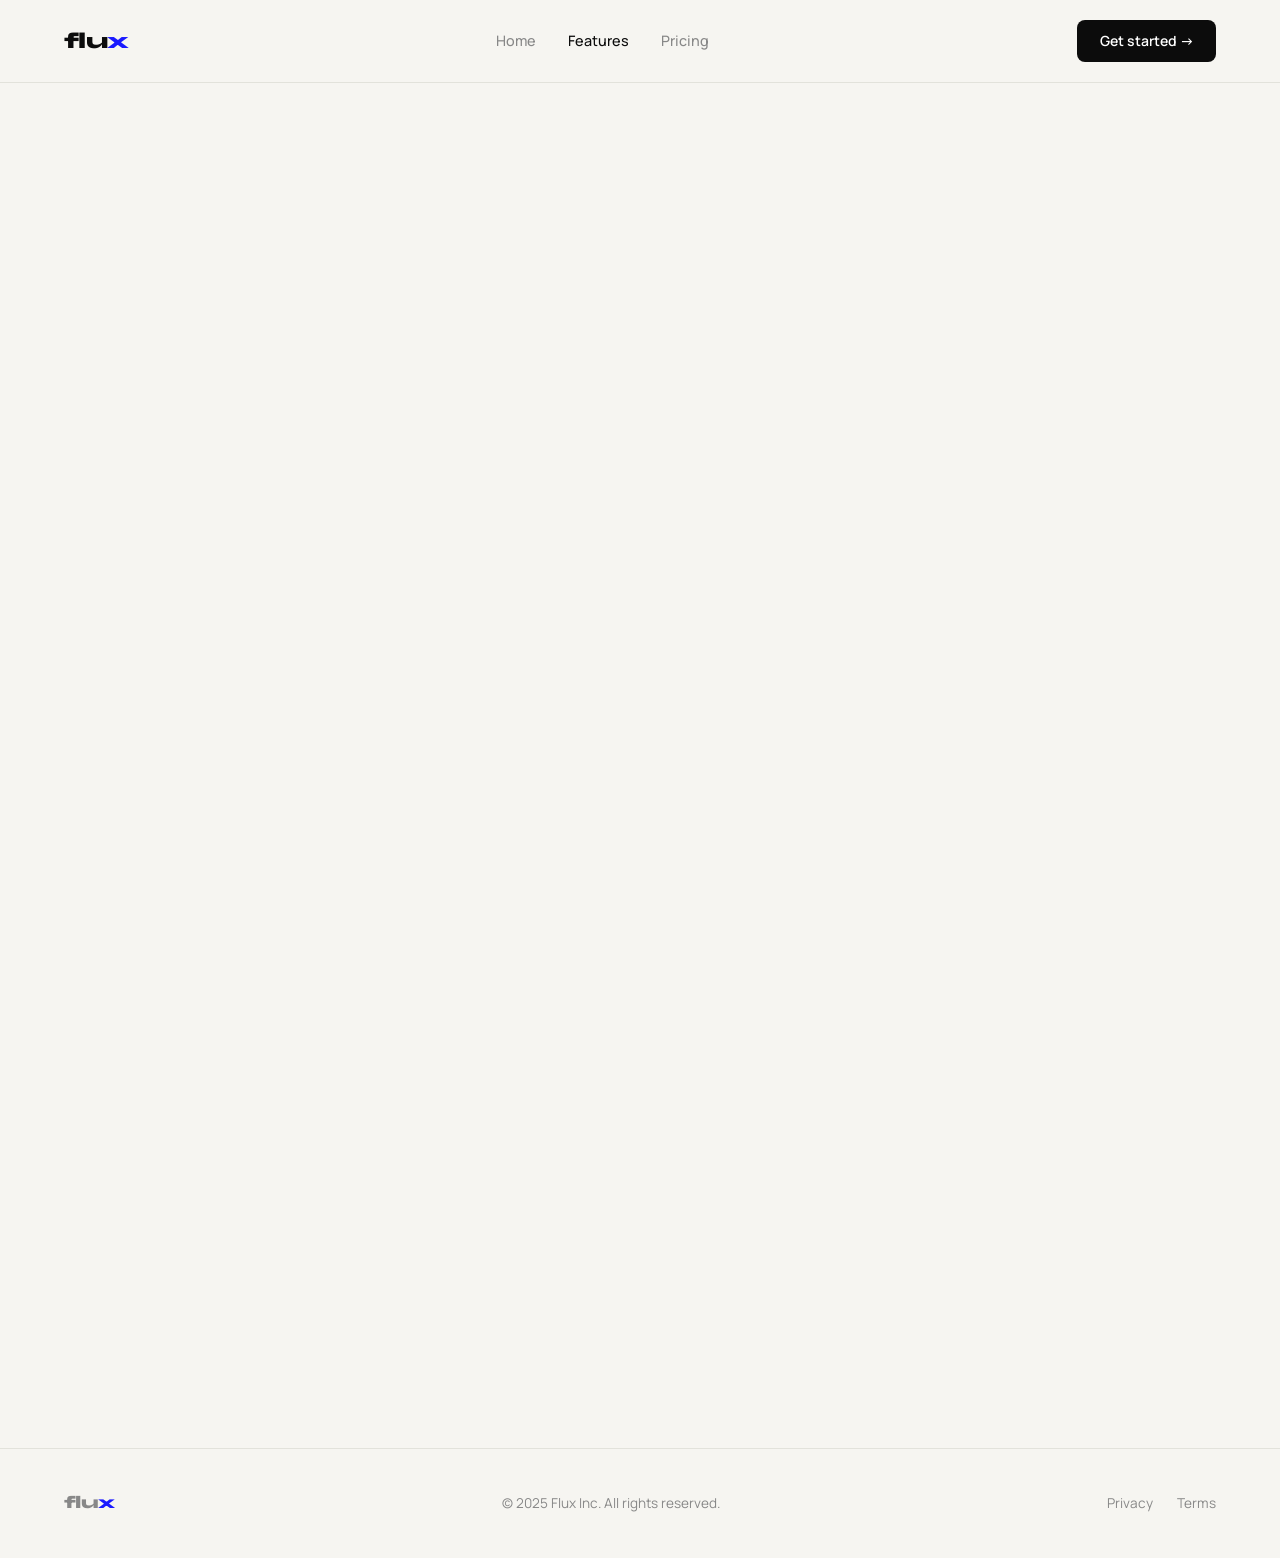
==== features.html @ 4746ac90 "dfadf" ====
<!DOCTYPE html>
<html lang="en">
<head>
  <meta charset="UTF-8">
  <meta name="viewport" content="width=device-width, initial-scale=1.0">
  <title>Flux — Features</title>
  <link rel="stylesheet" href="style.css">
  <style>
    .grid {
      display: grid;
      grid-template-columns: repeat(auto-fit, minmax(290px, 1fr));
      gap: 1.25rem;
      padding: 2.5rem 5% 6rem;
      max-width: 1100px;
      margin: 0 auto;
    }

    .card {
      background: var(--white);
      border: 1px solid var(--border);
      border-radius: var(--radius);
      padding: 2rem;
      transition: border-color 0.25s, transform 0.25s;
      cursor: default;
    }

    .card:hover { border-color: var(--accent); transform: translateY(-4px); }

    .card-icon {
      width: 46px; height: 46px;
      background: #EBEBFF;
      border-radius: 10px;
      display: flex;
      align-items: center;
      justify-content: center;
      font-size: 1.35rem;
      margin-bottom: 1.25rem;
    }

    .card h3 {
      font-family: 'Syne', sans-serif;
      font-size: 1.05rem;
      font-weight: 700;
      margin-bottom: 0.5rem;
    }

    .card p { color: var(--muted); font-size: 0.9rem; line-height: 1.75; }

    .cta-strip {
      background: var(--text);
      color: var(--white);
      border-radius: 18px;
      margin: 0 5% 5rem;
      max-width: 1100px;
      padding: 3.5rem;
      display: flex;
      align-items: center;
      justify-content: space-between;
      gap: 2rem;
      flex-wrap: wrap;
    }

    .cta-strip h2 {
      font-family: 'Syne', sans-serif;
      font-size: clamp(1.4rem, 3vw, 2rem);
      font-weight: 800;
      letter-spacing: -0.03em;
    }

    .cta-strip p { color: rgba(255,255,255,0.55); font-size: 0.9rem; margin-top: 0.4rem; }

    .btn-white { background: var(--white); color: var(--text); }
    .btn-white:hover { background: var(--bg); }

    @media(max-width: 700px) { .cta-strip { margin: 0 5% 4rem; } }
  </style>
</head>
<body>
  <nav>
    <div class="logo">flu<span>x</span></div>
    <ul class="nav-links">
      <li><a href="index.html">Home</a></li>
      <li><a href="features.html" class="active">Features</a></li>
      <li><a href="pricing.html">Pricing</a></li>
    </ul>
    <a href="#" class="btn btn-primary">Get started →</a>
  </nav>

  <div class="page-header fade-up">
    <h1>Everything your team needs</h1>
    <p class="sub">Powerful tools designed to eliminate friction and help your team do their best work — without the complexity.</p>
  </div>

  <div class="grid">
    <div class="card fade-up">
      <div class="card-icon">⚡</div>
      <h3>Smart Automation</h3>
      <p>Build powerful workflows with our no-code editor. Automate repetitive tasks so you can focus on what actually matters.</p>
    </div>
    <div class="card fade-up">
      <div class="card-icon">👥</div>
      <h3>Team Collaboration</h3>
      <p>Real-time editing, comments, and mentions keep your whole team in sync — no matter where they are in the world.</p>
    </div>
    <div class="card fade-up">
      <div class="card-icon">📊</div>
      <h3>Analytics Dashboard</h3>
      <p>Visualize performance with live data, custom reports, and trend analysis built right into your workspace.</p>
    </div>
    <div class="card fade-up">
      <div class="card-icon">🔗</div>
      <h3>100+ Integrations</h3>
      <p>Connect Flux to your favourite tools — Slack, GitHub, Notion, Figma, Linear, Jira, and many more.</p>
    </div>
    <div class="card fade-up">
      <div class="card-icon">🔒</div>
      <h3>Enterprise Security</h3>
      <p>SOC 2 Type II certified. SSO, SCIM provisioning, full audit logs, and flexible data residency options.</p>
    </div>
    <div class="card fade-up">
      <div class="card-icon">🚀</div>
      <h3>One-Click Deploy</h3>
      <p>Ship to production with confidence — automated testing, staging environments, and instant rollbacks included.</p>
    </div>
  </div>

  <div class="cta-strip fade-up" style="margin:0 auto 5rem;max-width:calc(1100px - 0px)">
    <div>
      <h2>Ready to get started?</h2>
      <p>Join 12,000+ teams already using Flux to move faster.</p>
    </div>
    <a href="pricing.html" class="btn btn-white">See pricing →</a>
  </div>

  <footer>
    <div class="logo">flu<span>x</span></div>
    <div>© 2025 Flux Inc. All rights reserved.</div>
    <div style="display:flex;gap:1.5rem"><a href="#">Privacy</a><a href="#">Terms</a></div>
  </footer>

  <script src="main.js"></script>
</body>
</html>
---- style.css ----
@import url('https://fonts.googleapis.com/css2?family=Syne:wght@400;600;700;800&family=Manrope:wght@400;500;600&display=swap');

:root {
  --bg: #F6F5F1;
  --text: #0C0C0C;
  --accent: #1A1AFF;
  --muted: #888;
  --border: #E2E2DB;
  --white: #FFFFFF;
  --radius: 12px;
}

*, *::before, *::after { box-sizing: border-box; margin: 0; padding: 0; }

body {
  font-family: 'Manrope', sans-serif;
  background: var(--bg);
  color: var(--text);
  line-height: 1.6;
  min-height: 100vh;
}

a { text-decoration: none; color: inherit; }

/* ── NAV ── */
nav {
  display: flex;
  align-items: center;
  justify-content: space-between;
  padding: 1.25rem 5%;
  border-bottom: 1px solid var(--border);
  position: sticky;
  top: 0;
  background: var(--bg);
  z-index: 100;
  backdrop-filter: blur(8px);
}

.logo {
  font-family: 'Syne', sans-serif;
  font-weight: 800;
  font-size: 1.4rem;
  letter-spacing: -0.03em;
}

.logo span { color: var(--accent); }

.nav-links { display: flex; gap: 2rem; list-style: none; font-size: 0.9rem; font-weight: 500; }
.nav-links a { color: var(--muted); transition: color 0.2s; }
.nav-links a:hover, .nav-links a.active { color: var(--text); }

/* ── BUTTONS ── */
.btn {
  display: inline-flex;
  align-items: center;
  gap: 0.4rem;
  padding: 0.6rem 1.4rem;
  border-radius: 8px;
  font-family: 'Manrope', sans-serif;
  font-weight: 600;
  font-size: 0.875rem;
  cursor: pointer;
  transition: all 0.2s;
  border: none;
}

.btn-primary { background: var(--text); color: var(--white); }
.btn-primary:hover { background: var(--accent); }
.btn-outline { background: transparent; border: 1.5px solid var(--border); color: var(--text); }
.btn-outline:hover { border-color: var(--text); }

/* ── PAGE HEADER ── */
.page-header {
  text-align: center;
  padding: 6rem 5% 3rem;
  max-width: 680px;
  margin: 0 auto;
}

.page-header h1 {
  font-family: 'Syne', sans-serif;
  font-size: clamp(2rem, 5vw, 3.5rem);
  font-weight: 800;
  letter-spacing: -0.04em;
  line-height: 1.1;
  margin-bottom: 1rem;
}

.sub { color: var(--muted); font-size: 1.05rem; line-height: 1.7; }

/* ── FOOTER ── */
footer {
  border-top: 1px solid var(--border);
  padding: 2.5rem 5%;
  display: flex;
  align-items: center;
  justify-content: space-between;
  font-size: 0.85rem;
  color: var(--muted);
  flex-wrap: wrap;
  gap: 1rem;
}

footer .logo { font-size: 1.1rem; }

/* ── ANIMATION ── */
.fade-up {
  opacity: 0;
  transform: translateY(22px);
  transition: opacity 0.55s ease, transform 0.55s ease;
}

.fade-up.visible { opacity: 1; transform: none; }
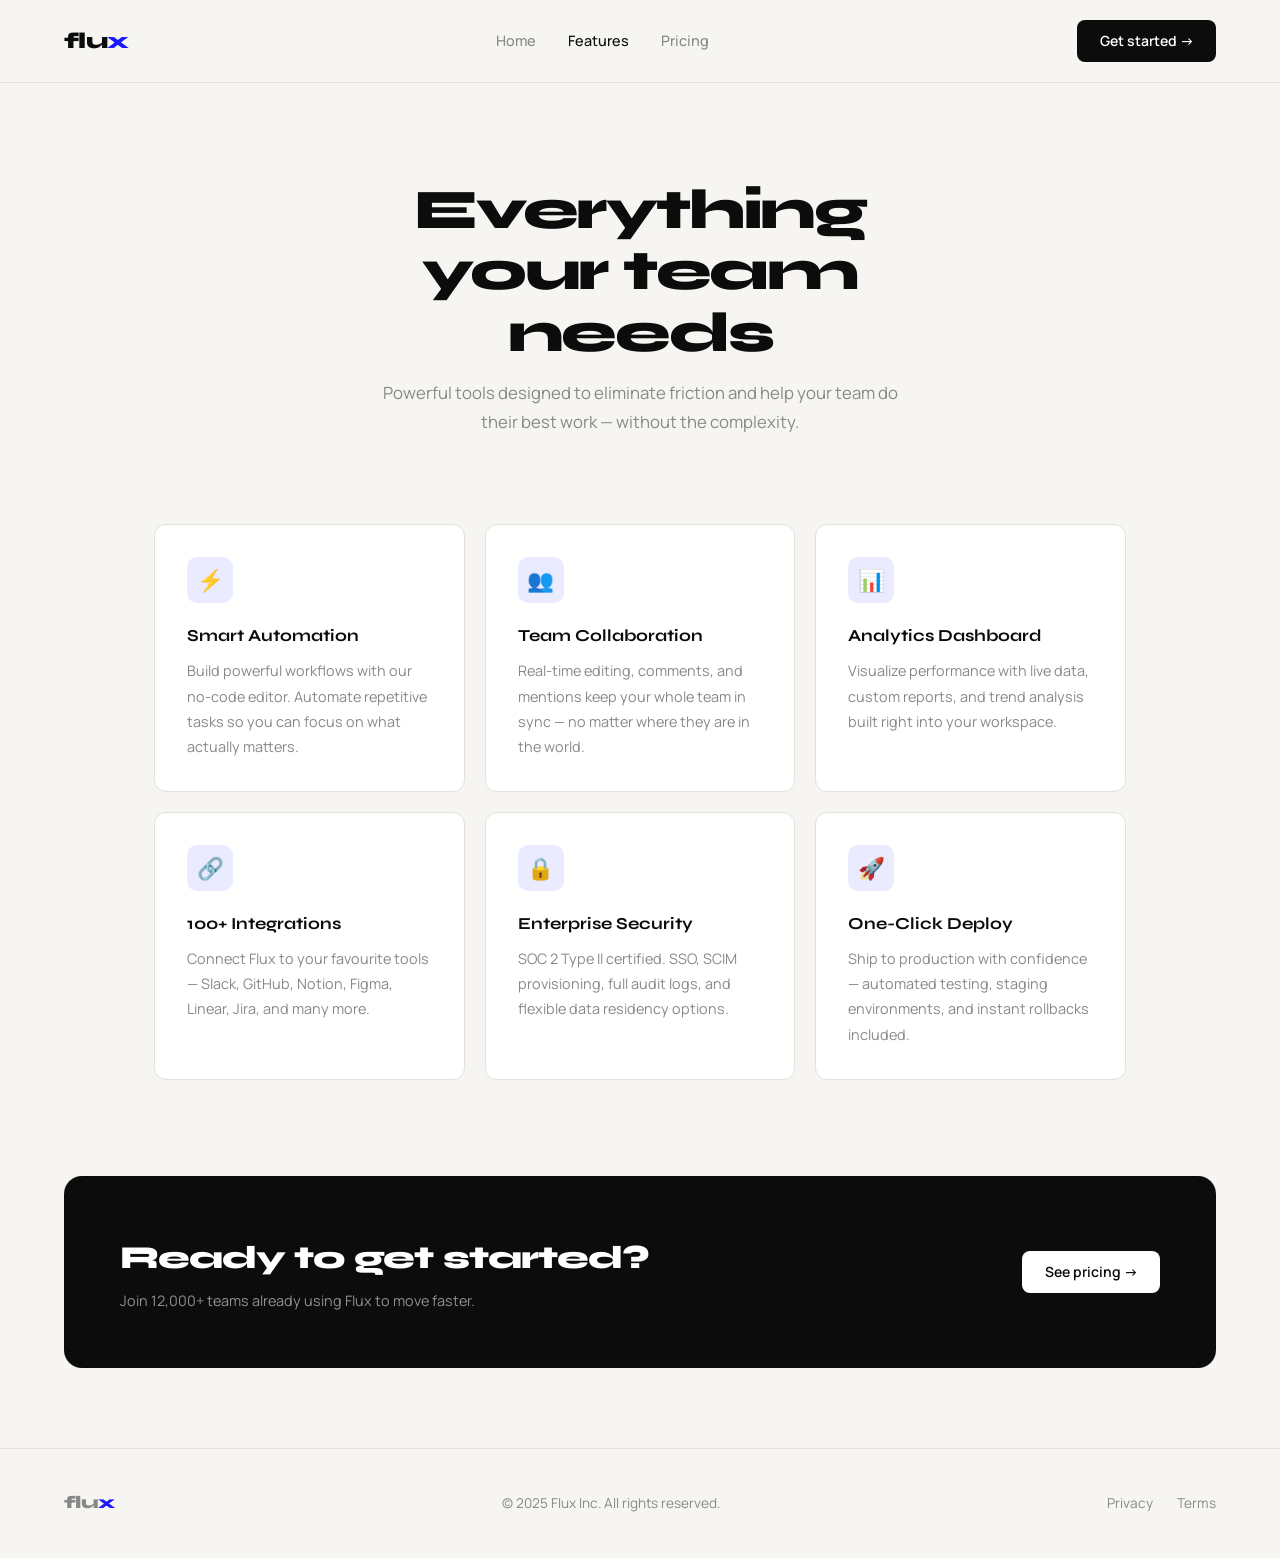
==== commit dd0636e2: "fzsdfes" ====
--- a/features.html
+++ b/features.html
@@ -7,72 +7,31 @@
   <link rel="stylesheet" href="style.css">
   <style>
     .grid {
-      display: grid;
-      grid-template-columns: repeat(auto-fit, minmax(290px, 1fr));
-      gap: 1.25rem;
-      padding: 2.5rem 5% 6rem;
-      max-width: 1100px;
-      margin: 0 auto;
+      display: grid; grid-template-columns: repeat(auto-fit, minmax(290px, 1fr));
+      gap: 1.25rem; padding: 2.5rem 5% 6rem; max-width: 1100px; margin: 0 auto;
     }
-
     .card {
-      background: var(--white);
-      border: 1px solid var(--border);
-      border-radius: var(--radius);
-      padding: 2rem;
+      background: var(--white); border: 1px solid var(--border);
+      border-radius: var(--radius); padding: 2rem;
       transition: border-color 0.25s, transform 0.25s;
-      cursor: default;
     }
-
     .card:hover { border-color: var(--accent); transform: translateY(-4px); }
-
     .card-icon {
-      width: 46px; height: 46px;
-      background: #EBEBFF;
-      border-radius: 10px;
-      display: flex;
-      align-items: center;
-      justify-content: center;
-      font-size: 1.35rem;
-      margin-bottom: 1.25rem;
+      width: 46px; height: 46px; background: #EBEBFF; border-radius: 10px;
+      display: flex; align-items: center; justify-content: center;
+      font-size: 1.35rem; margin-bottom: 1.25rem;
     }
-
-    .card h3 {
-      font-family: 'Syne', sans-serif;
-      font-size: 1.05rem;
-      font-weight: 700;
-      margin-bottom: 0.5rem;
+    .card h3 { font-family: 'Syne', sans-serif; font-size: 1.05rem; font-weight: 700; margin-bottom: 0.5rem; }
+    .card p { color: var(--muted); font-size: 0.9rem; line-height: 1.75; }
+    .cta-strip {
+      background: var(--text); color: var(--white); border-radius: 18px;
+      margin: 0 5% 5rem; padding: 3.5rem;
+      display: flex; align-items: center; justify-content: space-between; gap: 2rem; flex-wrap: wrap;
     }
-
-    .card p { color: var(--muted); font-size: 0.9rem; line-height: 1.75; }
-
-    .cta-strip {
-      background: var(--text);
-      color: var(--white);
-      border-radius: 18px;
-      margin: 0 5% 5rem;
-      max-width: 1100px;
-      padding: 3.5rem;
-      display: flex;
-      align-items: center;
-      justify-content: space-between;
-      gap: 2rem;
-      flex-wrap: wrap;
-    }
-
-    .cta-strip h2 {
-      font-family: 'Syne', sans-serif;
-      font-size: clamp(1.4rem, 3vw, 2rem);
-      font-weight: 800;
-      letter-spacing: -0.03em;
-    }
-
+    .cta-strip h2 { font-family: 'Syne', sans-serif; font-size: clamp(1.4rem,3vw,2rem); font-weight: 800; letter-spacing: -0.03em; }
     .cta-strip p { color: rgba(255,255,255,0.55); font-size: 0.9rem; margin-top: 0.4rem; }
-
     .btn-white { background: var(--white); color: var(--text); }
     .btn-white:hover { background: var(--bg); }
-
-    @media(max-width: 700px) { .cta-strip { margin: 0 5% 4rem; } }
   </style>
 </head>
 <body>
@@ -86,49 +45,22 @@
     <a href="#" class="btn btn-primary">Get started →</a>
   </nav>
 
-  <div class="page-header fade-up">
+  <div class="page-header">
     <h1>Everything your team needs</h1>
     <p class="sub">Powerful tools designed to eliminate friction and help your team do their best work — without the complexity.</p>
   </div>
 
   <div class="grid">
-    <div class="card fade-up">
-      <div class="card-icon">⚡</div>
-      <h3>Smart Automation</h3>
-      <p>Build powerful workflows with our no-code editor. Automate repetitive tasks so you can focus on what actually matters.</p>
-    </div>
-    <div class="card fade-up">
-      <div class="card-icon">👥</div>
-      <h3>Team Collaboration</h3>
-      <p>Real-time editing, comments, and mentions keep your whole team in sync — no matter where they are in the world.</p>
-    </div>
-    <div class="card fade-up">
-      <div class="card-icon">📊</div>
-      <h3>Analytics Dashboard</h3>
-      <p>Visualize performance with live data, custom reports, and trend analysis built right into your workspace.</p>
-    </div>
-    <div class="card fade-up">
-      <div class="card-icon">🔗</div>
-      <h3>100+ Integrations</h3>
-      <p>Connect Flux to your favourite tools — Slack, GitHub, Notion, Figma, Linear, Jira, and many more.</p>
-    </div>
-    <div class="card fade-up">
-      <div class="card-icon">🔒</div>
-      <h3>Enterprise Security</h3>
-      <p>SOC 2 Type II certified. SSO, SCIM provisioning, full audit logs, and flexible data residency options.</p>
-    </div>
-    <div class="card fade-up">
-      <div class="card-icon">🚀</div>
-      <h3>One-Click Deploy</h3>
-      <p>Ship to production with confidence — automated testing, staging environments, and instant rollbacks included.</p>
-    </div>
+    <div class="card"><div class="card-icon">⚡</div><h3>Smart Automation</h3><p>Build powerful workflows with our no-code editor. Automate repetitive tasks so you can focus on what actually matters.</p></div>
+    <div class="card"><div class="card-icon">👥</div><h3>Team Collaboration</h3><p>Real-time editing, comments, and mentions keep your whole team in sync — no matter where they are in the world.</p></div>
+    <div class="card"><div class="card-icon">📊</div><h3>Analytics Dashboard</h3><p>Visualize performance with live data, custom reports, and trend analysis built right into your workspace.</p></div>
+    <div class="card"><div class="card-icon">🔗</div><h3>100+ Integrations</h3><p>Connect Flux to your favourite tools — Slack, GitHub, Notion, Figma, Linear, Jira, and many more.</p></div>
+    <div class="card"><div class="card-icon">🔒</div><h3>Enterprise Security</h3><p>SOC 2 Type II certified. SSO, SCIM provisioning, full audit logs, and flexible data residency options.</p></div>
+    <div class="card"><div class="card-icon">🚀</div><h3>One-Click Deploy</h3><p>Ship to production with confidence — automated testing, staging environments, and instant rollbacks included.</p></div>
   </div>
 
-  <div class="cta-strip fade-up" style="margin:0 auto 5rem;max-width:calc(1100px - 0px)">
-    <div>
-      <h2>Ready to get started?</h2>
-      <p>Join 12,000+ teams already using Flux to move faster.</p>
-    </div>
+  <div class="cta-strip">
+    <div><h2>Ready to get started?</h2><p>Join 12,000+ teams already using Flux to move faster.</p></div>
     <a href="pricing.html" class="btn btn-white">See pricing →</a>
   </div>
 
@@ -137,7 +69,5 @@
     <div>© 2025 Flux Inc. All rights reserved.</div>
     <div style="display:flex;gap:1.5rem"><a href="#">Privacy</a><a href="#">Terms</a></div>
   </footer>
-
-  <script src="main.js"></script>
 </body>
 </html>
